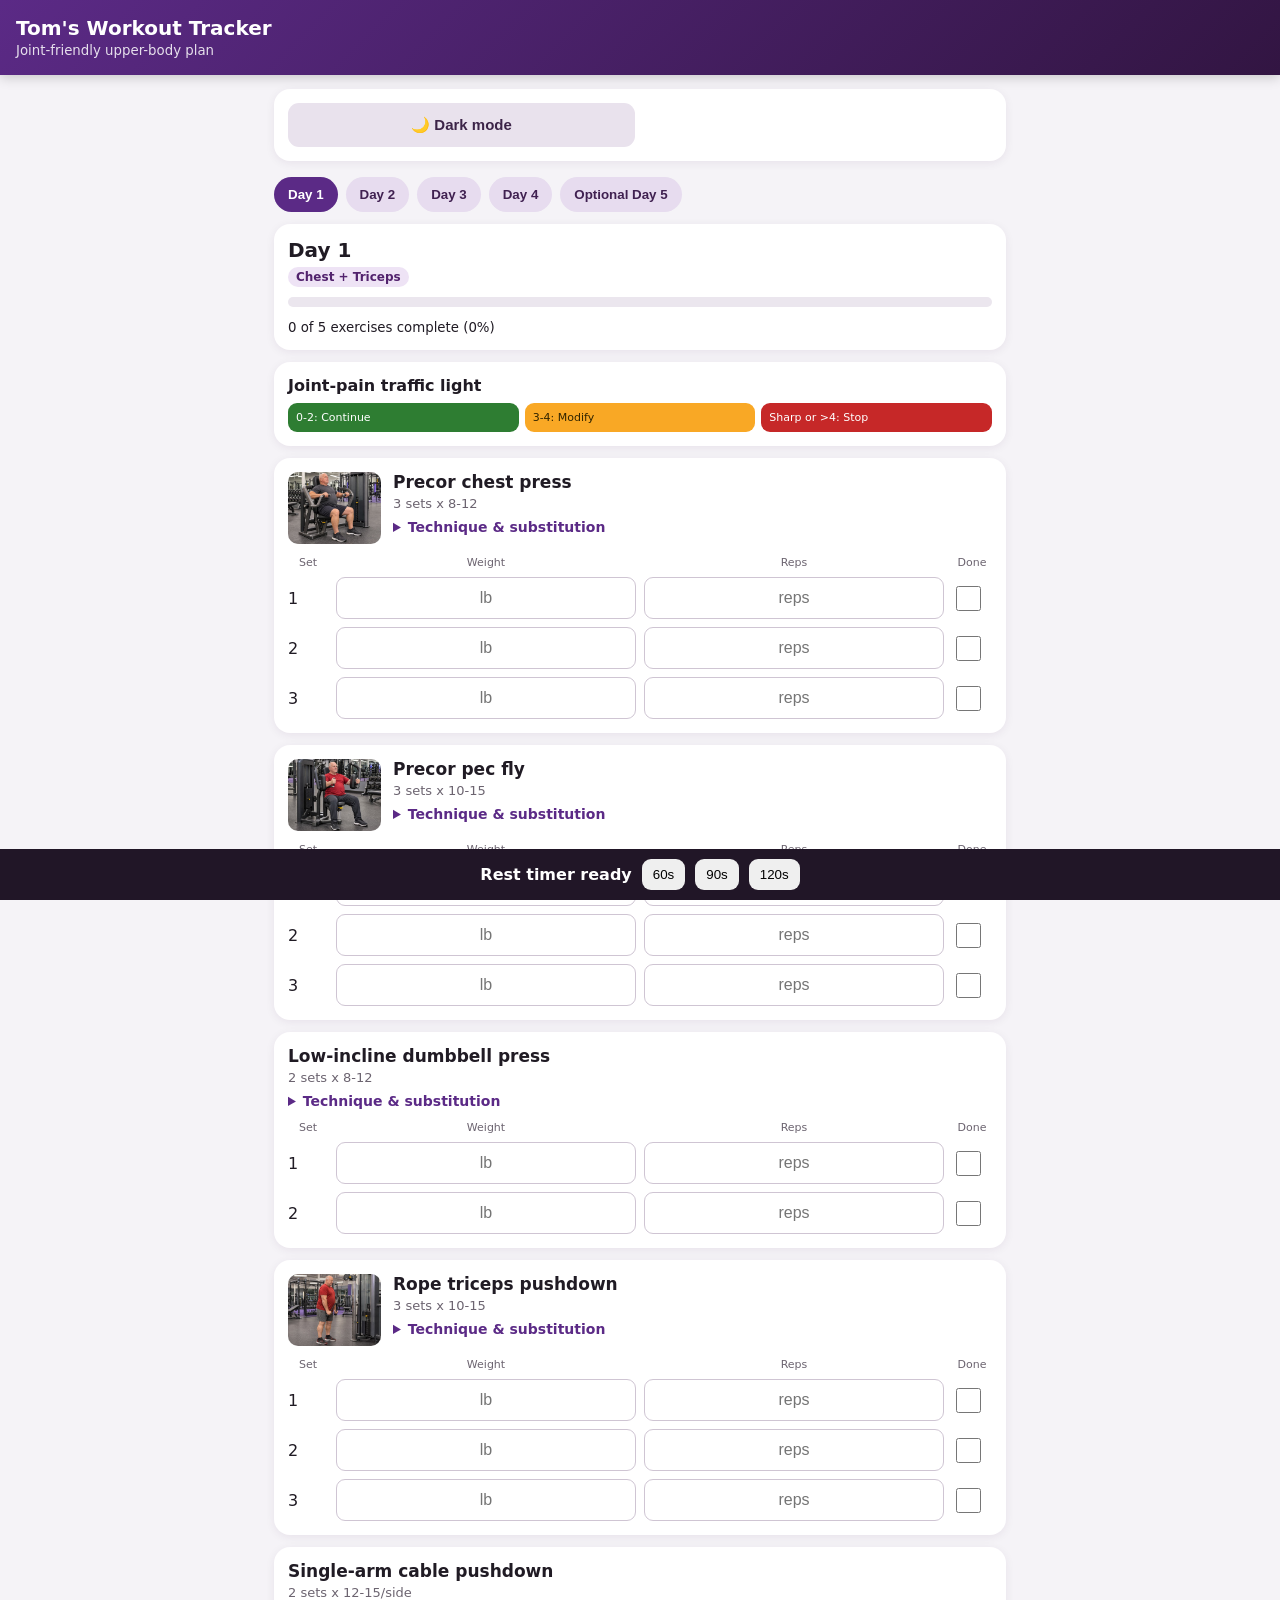
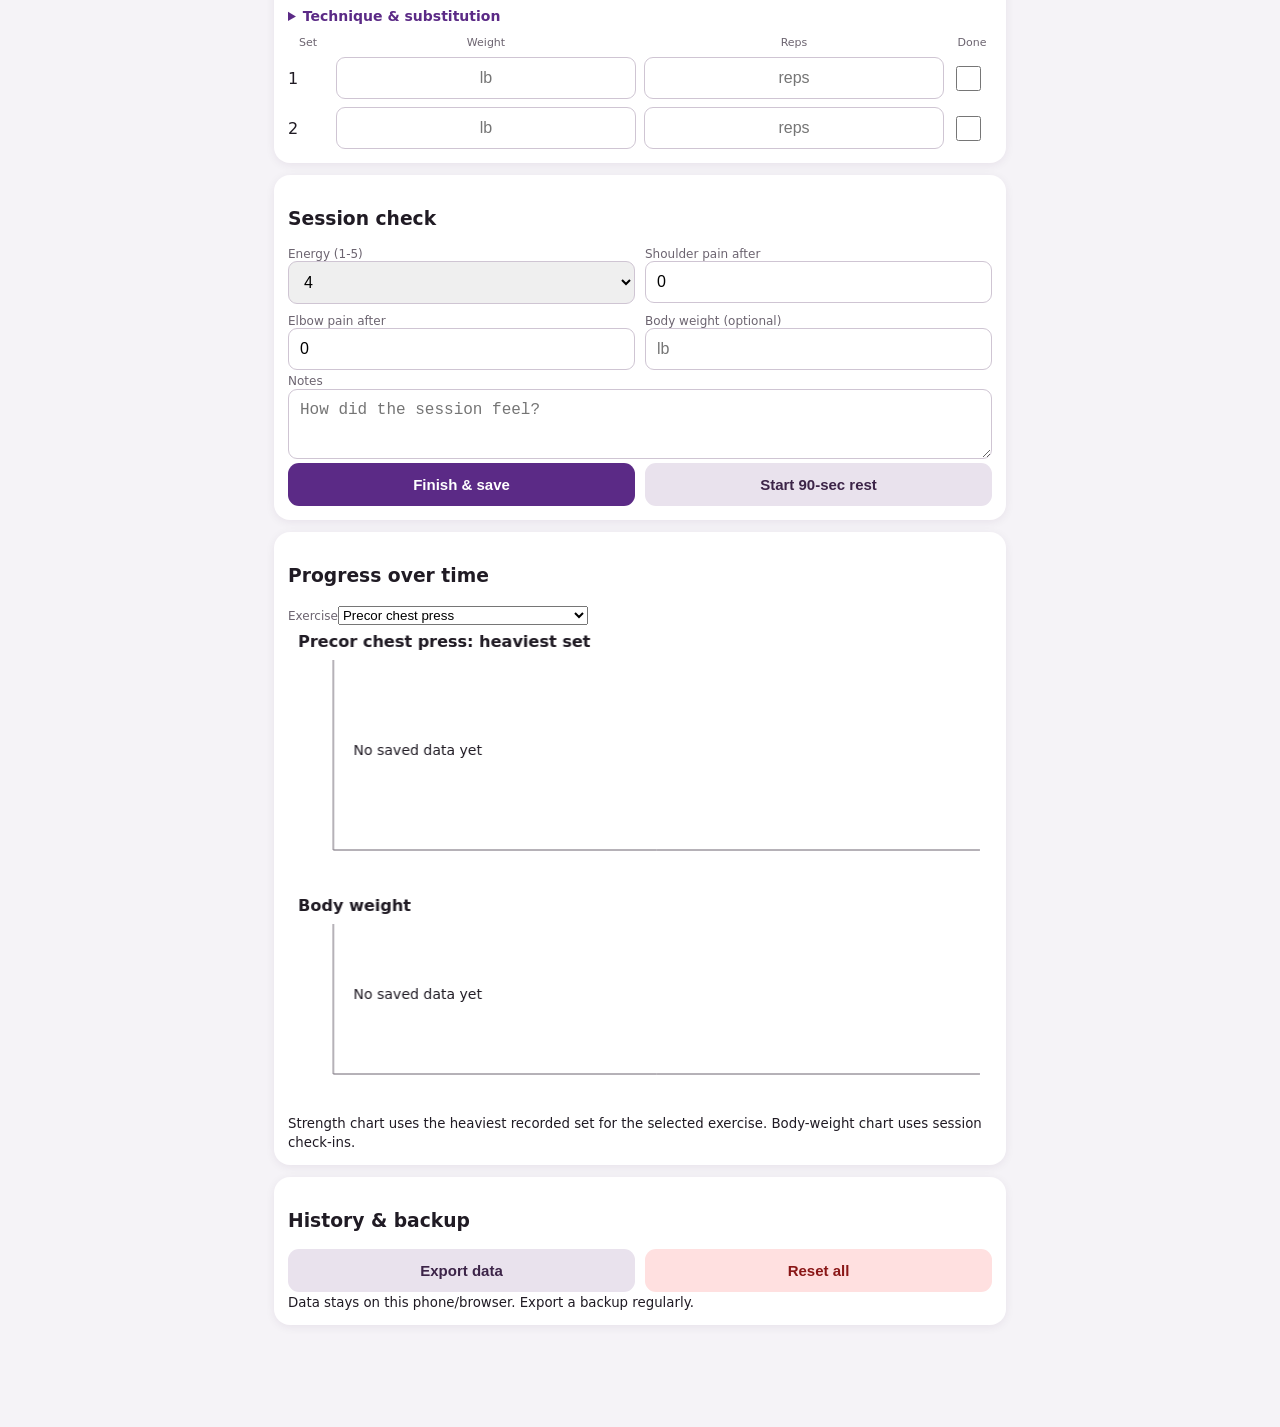
==== index.html @ 5d6091a2 "Rename index.html. to index.html" ====
<!doctype html><html lang="en"><head><meta charset="utf-8"><meta name="viewport" content="width=device-width,initial-scale=1,viewport-fit=cover"><meta name="theme-color" content="#5b2a86"><meta name="apple-mobile-web-app-capable" content="yes"><meta name="apple-mobile-web-app-status-bar-style" content="black-translucent"><meta name="apple-mobile-web-app-title" content="Tom Workout"><link rel="manifest" href="manifest.webmanifest"><link rel="apple-touch-icon" href="icon-192.png"><title>Tom's Workout Tracker</title><style>
:root{--p:#5b2a86;--p2:#7b45a8;--bg:#f5f3f7;--card:#fff;--text:#201b24;--muted:#6c6470;--green:#2e7d32;--yellow:#f9a825;--red:#c62828}*{box-sizing:border-box}body{margin:0;font-family:system-ui,-apple-system,Segoe UI,Roboto,sans-serif;background:var(--bg);color:var(--text)}header{position:sticky;top:0;z-index:5;background:linear-gradient(135deg,var(--p),#321542);color:#fff;padding:16px max(16px,env(safe-area-inset-left));box-shadow:0 2px 12px #0003}h1{font-size:20px;margin:0}header small{opacity:.85}.wrap{max-width:760px;margin:auto;padding:14px 14px 90px}.tabs{display:flex;gap:8px;overflow:auto;padding:4px 0 12px}.tabs button{white-space:nowrap;border:0;border-radius:999px;padding:10px 14px;background:#e7dcef;color:#402151;font-weight:700}.tabs button.active{background:var(--p);color:#fff}.summary,.exercise,.panel{background:var(--card);border-radius:16px;padding:14px;margin-bottom:12px;box-shadow:0 2px 10px #32154212}.summary h2{margin:0 0 4px;font-size:20px}.progress{height:10px;background:#ebe6ee;border-radius:99px;overflow:hidden;margin:10px 0}.progress span{display:block;height:100%;background:linear-gradient(90deg,#7b45a8,#35a853)}.exercise.done{outline:2px solid #58a85c;background:#f8fff8}.top{display:flex;gap:12px;align-items:flex-start}.thumb{width:93px;height:72px;object-fit:cover;border-radius:10px;background:#ddd}.exbody{flex:1}.exercise h3{font-size:17px;margin:0 0 4px}.meta{font-size:13px;color:var(--muted)}details{margin-top:8px;font-size:14px}summary{color:var(--p);font-weight:700}.sets{display:grid;grid-template-columns:40px 1fr 1fr 40px;gap:8px;align-items:center;margin-top:12px}.sets .head{font-size:11px;color:var(--muted);text-align:center}.sets input{width:100%;padding:11px 6px;border:1px solid #cfc5d3;border-radius:9px;font-size:16px;text-align:center}.sets input[type=checkbox]{width:25px;height:25px;accent-color:var(--green)}label.small{font-size:12px;color:var(--muted)}.session-grid{display:grid;grid-template-columns:1fr 1fr;gap:10px}.session-grid input,.session-grid select,textarea{width:100%;padding:11px;border:1px solid #cfc5d3;border-radius:9px;font-size:16px}textarea{min-height:70px}.actions{display:grid;grid-template-columns:1fr 1fr;gap:10px}.btn{border:0;border-radius:11px;padding:13px;font-weight:800;font-size:15px}.primary{background:var(--p);color:#fff}.secondary{background:#e9e2ed;color:#3c2448}.danger{background:#ffe0e0;color:#8a1717}.traffic{display:grid;grid-template-columns:1fr 1fr 1fr;gap:6px;font-size:11px}.traffic div{padding:8px;border-radius:9px;color:#fff}.green{background:var(--green)}.yellow{background:var(--yellow);color:#302400!important}.red{background:var(--red)}.timer{position:fixed;bottom:0;left:0;right:0;background:#211627;color:#fff;padding:10px max(14px,env(safe-area-inset-left));display:flex;justify-content:center;gap:10px;align-items:center}.timer button{border:0;border-radius:9px;padding:8px 11px}.history-item{border-top:1px solid #eee;padding:10px 0;font-size:14px}.hidden{display:none}.badge{display:inline-block;background:#eee3f5;color:#52226d;padding:3px 8px;border-radius:999px;font-size:12px;font-weight:700}body.dark{--bg:#0f0d11;--card:#1b171e;--text:#f4eef6;--muted:#b9acbe}body.dark .tabs button{background:#33273a;color:#e8d8ef}body.dark .tabs button.active{background:#8855b0;color:#fff}body.dark input,body.dark select,body.dark textarea{background:#120f14;color:#fff;border-color:#54465b}body.dark .progress{background:#332c36}body.dark .exercise.done{background:#132017}body.dark .history-item{border-color:#342e37}body.dark .secondary{background:#3a2e40;color:#eee}body.dark .badge{background:#3b2b43;color:#ead8f2}@media(max-width:430px){.thumb{width:78px;height:64px}.sets{grid-template-columns:32px 1fr 1fr 34px}.wrap{padding-left:10px;padding-right:10px}}
</style></head><body><header><h1>Tom's Workout Tracker</h1><small>Joint-friendly upper-body plan</small></header><main class="wrap"><section class="panel"><div class="actions"><button id="installBtn" class="btn primary" style="display:none">Install on phone</button><button class="btn secondary" onclick="toggleDark()">🌙 Dark mode</button></div></section><div class="tabs" id="tabs"></div><section class="summary"><h2 id="daytitle"></h2><div id="dayfocus"></div><div class="progress"><span id="bar"></span></div><small id="pct"></small></section><section class="panel"><b>Joint-pain traffic light</b><div class="traffic" style="margin-top:8px"><div class="green">0-2: Continue</div><div class="yellow">3-4: Modify</div><div class="red">Sharp or &gt;4: Stop</div></div></section><div id="exercises"></div><section class="panel"><h3>Session check</h3><div class="session-grid"><label class="small">Energy (1-5)<select id="energy"><option>1</option><option>2</option><option>3</option><option selected>4</option><option>5</option></select></label><label class="small">Shoulder pain after<input id="shoulder" type="number" min="0" max="10" value="0"></label><label class="small">Elbow pain after<input id="elbow" type="number" min="0" max="10" value="0"></label><label class="small">Body weight (optional)<input id="bodyweight" type="number" step="0.1" placeholder="lb"></label></div><label class="small">Notes<textarea id="notes" placeholder="How did the session feel?"></textarea></label><div class="actions"><button class="btn primary" onclick="finishSession()">Finish & save</button><button class="btn secondary" onclick="startRest(90)">Start 90-sec rest</button></div></section><section class="panel"><h3>Progress over time</h3><label class="small">Exercise<select id="chartExercise" onchange="drawCharts()"></select></label><canvas id="strengthChart" width="700" height="260" style="width:100%;height:260px"></canvas><canvas id="weightChart" width="700" height="220" style="width:100%;height:220px"></canvas><small>Strength chart uses the heaviest recorded set for the selected exercise. Body-weight chart uses session check-ins.</small></section><section class="panel"><h3>History & backup</h3><div id="history"></div><div class="actions"><button class="btn secondary" onclick="exportData()">Export data</button><button class="btn danger" onclick="clearData()">Reset all</button></div><small>Data stays on this phone/browser. Export a backup regularly.</small></section></main><div class="timer"><b id="timerText">Rest timer ready</b><button onclick="startRest(60)">60s</button><button onclick="startRest(90)">90s</button><button onclick="startRest(120)">120s</button></div><script>
const days=[{"id": "d1", "name": "Day 1", "focus": "Chest + Triceps", "exercises": [["Precor chest press", 3, "8-12", "Handles at mid-chest; elbows 30-45 degrees from torso", "Shorten range or use cable press", "[data-uri]"], ["Precor pec fly", 3, "10-15", "Stop before shoulders drift behind torso", "Cable fly with shorter range", "[data-uri]"], ["Low-incline dumbbell press", 2, "8-12", "Bench 20-30 degrees; semi-neutral grip", "Repeat chest press", ""], ["Rope triceps pushdown", 3, "10-15", "Elbows near ribs; wrists neutral", "Single-arm pushdown", "[data-uri]"], ["Single-arm cable pushdown", 2, "12-15/side", "Use a comfortable range for each arm", "Skip painful side during flare", ""]]}, {"id": "d2", "name": "Day 2", "focus": "Back + Biceps", "exercises": [["Plate-loaded seated row", 3, "8-12", "Chest supported; shoulders stay down", "Cable row", "[data-uri]"], ["Neutral-grip lat pulldown", 3, "8-12", "Pull to upper chest; no behind-neck pulls", "Single-arm cable pulldown", ""], ["Rear-delt machine", 3, "12-15", "Light weight; move from shoulders, not low back", "Cable rear-delt fly", ""], ["Precor biceps curl", 3, "10-15", "Align elbow with machine pivot", "Rope hammer curl", ""], ["Rope hammer curl", 2, "10-15", "Neutral grip; no body swing", "Single-arm cable curl", "[data-uri]"]]}, {"id": "d3", "name": "Day 3", "focus": "Shoulders + Chest", "exercises": [["Converging shoulder press", 2, "8-12", "Use light load and a comfortable start height", "Skip; add a lateral raise set", ""], ["Single-arm cable lateral raise", 3, "12-15/side", "Arm slightly forward; stop at shoulder height", "Raise only to pain-free height", "[data-uri]"], ["Rear-delt machine", 3, "12-15", "Lead with elbows; no shrugging", "Cable rear-delt fly", ""], ["Chest press", 3, "10-12", "Use about 10-15% less than Day 1", "Cable press", ""], ["Cable fly", 2, "12-15", "Soft elbows; controlled arc", "Pec fly with short range", ""], ["Rope pushdown", 2, "12-15", "Moderate load; smooth reps", "Omit if elbow is irritated", ""]]}, {"id": "d4", "name": "Day 4", "focus": "Arms + Back", "exercises": [["Rope hammer curl", 3, "10-12", "Palms face each other; elbows still", "Precor biceps curl", "[data-uri]"], ["Precor biceps curl", 2, "10-15", "Stop short of painful extension", "Single-arm cable curl", ""], ["Rope triceps pushdown", 3, "10-15", "Separate rope ends gently at bottom", "Single-arm pushdown", "[data-uri]"], ["Cross-body cable triceps extension", 2, "12-15/side", "Light load; shoulder stays quiet", "Repeat pushdown", ""], ["Neutral-grip lat pulldown", 3, "10-12", "Controlled stretch; chest tall", "Single-arm pulldown", ""], ["Seated row", 3, "10-12", "Pause briefly without shrugging", "Cable row", ""], ["Rear-delt machine", 2, "15-20", "Light finishing work", "Omit if fatigued", ""]]}, {"id": "d5", "name": "Optional Day 5", "focus": "Recovery + Legs", "exercises": [["Treadmill, bike, or elliptical", 1, "20-30 min", "Conversational pace; 4-6/10 effort", "Shorten duration", ""], ["Leg press or supported squat machine", 2, "10-15", "Easy to moderate; controlled range", "TRX-supported sit-to-stand", ""], ["Hamstring curl", 2, "10-15", "Controlled reps", "Reduce range", ""], ["Calf raise", 2, "12-20", "Comfortable range", "Bodyweight only", ""], ["TRX-supported sit-to-stand", 2, "8-12", "Use straps for balance, not pulling", "Higher seat", ""], ["Gentle mobility", 1, "5 min", "Pain-free only", "Easy walking", ""]]}];let current=localStorage.currentDay||'d1',timerId;
const key=(d,e,s,f)=>`${d}|${e}|${s}|${f}`;function draft(){return JSON.parse(localStorage.workoutDraft||'{}')}function saveDraft(x){localStorage.workoutDraft=JSON.stringify(x)}
function renderTabs(){tabs.innerHTML=days.map(d=>`<button class="${d.id==current?'active':''}" onclick="selectDay('${d.id}')">${d.name}</button>`).join('')}
function selectDay(id){current=id;localStorage.currentDay=id;render()}
function render(){renderTabs();let d=days.find(x=>x.id==current),dr=draft();daytitle.textContent=d.name;dayfocus.innerHTML=`<span class="badge">${d.focus}</span>`;exercises.innerHTML=d.exercises.map((e,ei)=>{let rows='';for(let s=1;s<=e[1];s++){let pre=key(d.id,ei,s,'');rows+=`<div>${s}</div><input inputmode="decimal" placeholder="lb" value="${dr[pre+'w']||''}" oninput="field('${pre}w',this.value)"><input inputmode="numeric" placeholder="reps" value="${dr[pre+'r']||''}" oninput="field('${pre}r',this.value)"><input type="checkbox" ${dr[pre+'c']?'checked':''} onchange="checkset('${pre}c',this.checked)">`};let complete=isExDone(d,ei,dr);return `<article class="exercise ${complete?'done':''}"><div class="top">${e[5]?`<img class="thumb" src="${e[5]}" alt="${e[0]} technique example">`:''}<div class="exbody"><h3>${e[0]}</h3><div class="meta">${e[1]} sets x ${e[2]}</div><details><summary>Technique & substitution</summary><p><b>Cue:</b> ${e[3]}</p><p><b>If uncomfortable:</b> ${e[4]}</p></details></div></div><div class="sets"><div class="head">Set</div><div class="head">Weight</div><div class="head">Reps</div><div class="head">Done</div>${rows}</div></article>`}).join('');updateProgress();renderHistory()}
function field(k,v){let x=draft();x[k]=v;saveDraft(x)}function checkset(k,v){let x=draft();x[k]=v;saveDraft(x);render()}
function isExDone(d,ei,dr){let e=d.exercises[ei];for(let s=1;s<=e[1];s++)if(!dr[key(d.id,ei,s,'')+'c'])return false;return true}
function updateProgress(){let d=days.find(x=>x.id==current),dr=draft(),total=d.exercises.length,done=d.exercises.filter((_,i)=>isExDone(d,i,dr)).length,p=Math.round(done/total*100);bar.style.width=p+'%';pct.textContent=`${done} of ${total} exercises complete (${p}%)`}
function finishSession(){let d=days.find(x=>x.id==current),dr=draft();let session={id:Date.now(),date:new Date().toISOString(),day:d.name,focus:d.focus,energy:energy.value,shoulder:shoulder.value,elbow:elbow.value,bodyweight:bodyweight.value,notes:notes.value,sets:{}};Object.keys(dr).filter(k=>k.startsWith(d.id+'|')).forEach(k=>session.sets[k]=dr[k]);let h=JSON.parse(localStorage.workoutHistory||'[]');h.unshift(session);localStorage.workoutHistory=JSON.stringify(h);Object.keys(dr).filter(k=>k.startsWith(d.id+'|')).forEach(k=>delete dr[k]);saveDraft(dr);notes.value='';alert('Workout saved. Nice work.');render();drawCharts()}
function renderHistory(){let h=JSON.parse(localStorage.workoutHistory||'[]');history.innerHTML=h.slice(0,8).map(x=>`<div class="history-item"><b>${new Date(x.date).toLocaleDateString()} - ${x.day}</b><br><small>${x.focus} | Energy ${x.energy}/5 | Shoulder ${x.shoulder}/10 | Elbow ${x.elbow}/10${x.bodyweight?' | '+x.bodyweight+' lb':''}</small>${x.notes?'<br>'+x.notes:''}</div>`).join('')||'<small>No completed workouts yet.</small>'}
function startRest(sec){clearInterval(timerId);let end=Date.now()+sec*1000;timerId=setInterval(()=>{let left=Math.max(0,Math.ceil((end-Date.now())/1000));timerText.textContent=`Rest ${Math.floor(left/60)}:${String(left%60).padStart(2,'0')}`;if(!left){clearInterval(timerId);timerText.textContent='Rest complete';if(navigator.vibrate)navigator.vibrate([200,100,200])}},250)}
function exportData(){let blob=new Blob([JSON.stringify({history:JSON.parse(localStorage.workoutHistory||'[]'),draft:draft()},null,2)],{type:'application/json'}),a=document.createElement('a');a.href=URL.createObjectURL(blob);a.download='toms-workout-backup.json';a.click();URL.revokeObjectURL(a.href)}function clearData(){if(confirm('Delete all workout history and current entries?')){localStorage.removeItem('workoutHistory');localStorage.removeItem('workoutDraft');render()}}
function toggleDark(){document.body.classList.toggle('dark');localStorage.darkMode=document.body.classList.contains('dark')?'1':'0';drawCharts()}if(localStorage.darkMode==='1'||(!localStorage.darkMode&&matchMedia('(prefers-color-scheme: dark)').matches))document.body.classList.add('dark');
let deferredPrompt;window.addEventListener('beforeinstallprompt',e=>{e.preventDefault();deferredPrompt=e;installBtn.style.display='block'});installBtn.addEventListener('click',async()=>{if(deferredPrompt){deferredPrompt.prompt();await deferredPrompt.userChoice;deferredPrompt=null;installBtn.style.display='none'}else alert('On iPhone: tap Share, then Add to Home Screen.');});
if('serviceWorker' in navigator && location.protocol.startsWith('http'))navigator.serviceWorker.register('./sw.js');
function exerciseOptions(){let names=[...new Set(days.flatMap(d=>d.exercises.map(e=>e[0])))];let old=chartExercise.value;chartExercise.innerHTML=names.map(n=>`<option>${n}</option>`).join('');if(names.includes(old))chartExercise.value=old}
function graph(canvas,pts,title,color,unit){let c=canvas,ctx=c.getContext('2d'),w=c.width,h=c.height,pad=45;ctx.clearRect(0,0,w,h);ctx.fillStyle=getComputedStyle(document.body).getPropertyValue('--text');ctx.font='bold 16px system-ui';ctx.fillText(title,10,22);ctx.strokeStyle='#6c6470';ctx.lineWidth=1;ctx.beginPath();ctx.moveTo(pad,35);ctx.lineTo(pad,h-35);ctx.lineTo(w-12,h-35);ctx.stroke();if(!pts.length){ctx.font='14px system-ui';ctx.fillText('No saved data yet',pad+20,h/2);return}let vals=pts.map(x=>x.v),min=Math.min(...vals),max=Math.max(...vals);if(min==max){min=Math.max(0,min-1);max+=1}ctx.strokeStyle=color;ctx.lineWidth=4;ctx.beginPath();pts.forEach((p,i)=>{let x=pad+(w-pad-20)*(pts.length==1?.5:i/(pts.length-1)),y=35+(h-75)*(1-(p.v-min)/(max-min));i?ctx.lineTo(x,y):ctx.moveTo(x,y);ctx.fillStyle=color;ctx.fillRect(x-3,y-3,6,6);ctx.fillStyle=getComputedStyle(document.body).getPropertyValue('--muted');ctx.font='11px system-ui';ctx.fillText(String(p.v)+unit,Math.max(2,x-15),y-10)});ctx.stroke()}
function drawCharts(){if(!document.getElementById('chartExercise'))return;exerciseOptions();let h=JSON.parse(localStorage.workoutHistory||'[]').slice().reverse(),name=chartExercise.value,str=[];h.forEach(s=>{let day=days.find(d=>d.name==s.day),ei=day?day.exercises.findIndex(e=>e[0]==name):-1;if(ei>=0){let ws=[];Object.entries(s.sets||{}).forEach(([k,v])=>{let a=k.split('|');if(a[0]==day.id&&Number(a[1])==ei&&a[3]=='w'&&Number(v)>0)ws.push(Number(v))});if(ws.length)str.push({v:Math.max(...ws)})}});let bw=h.filter(s=>Number(s.bodyweight)>0).map(s=>({v:Number(s.bodyweight)}));graph(strengthChart,str,`${name}: heaviest set`,'#7b45a8',' lb');graph(weightChart,bw,'Body weight','#2e7d32',' lb')}
render();drawCharts();
</script></body></html>
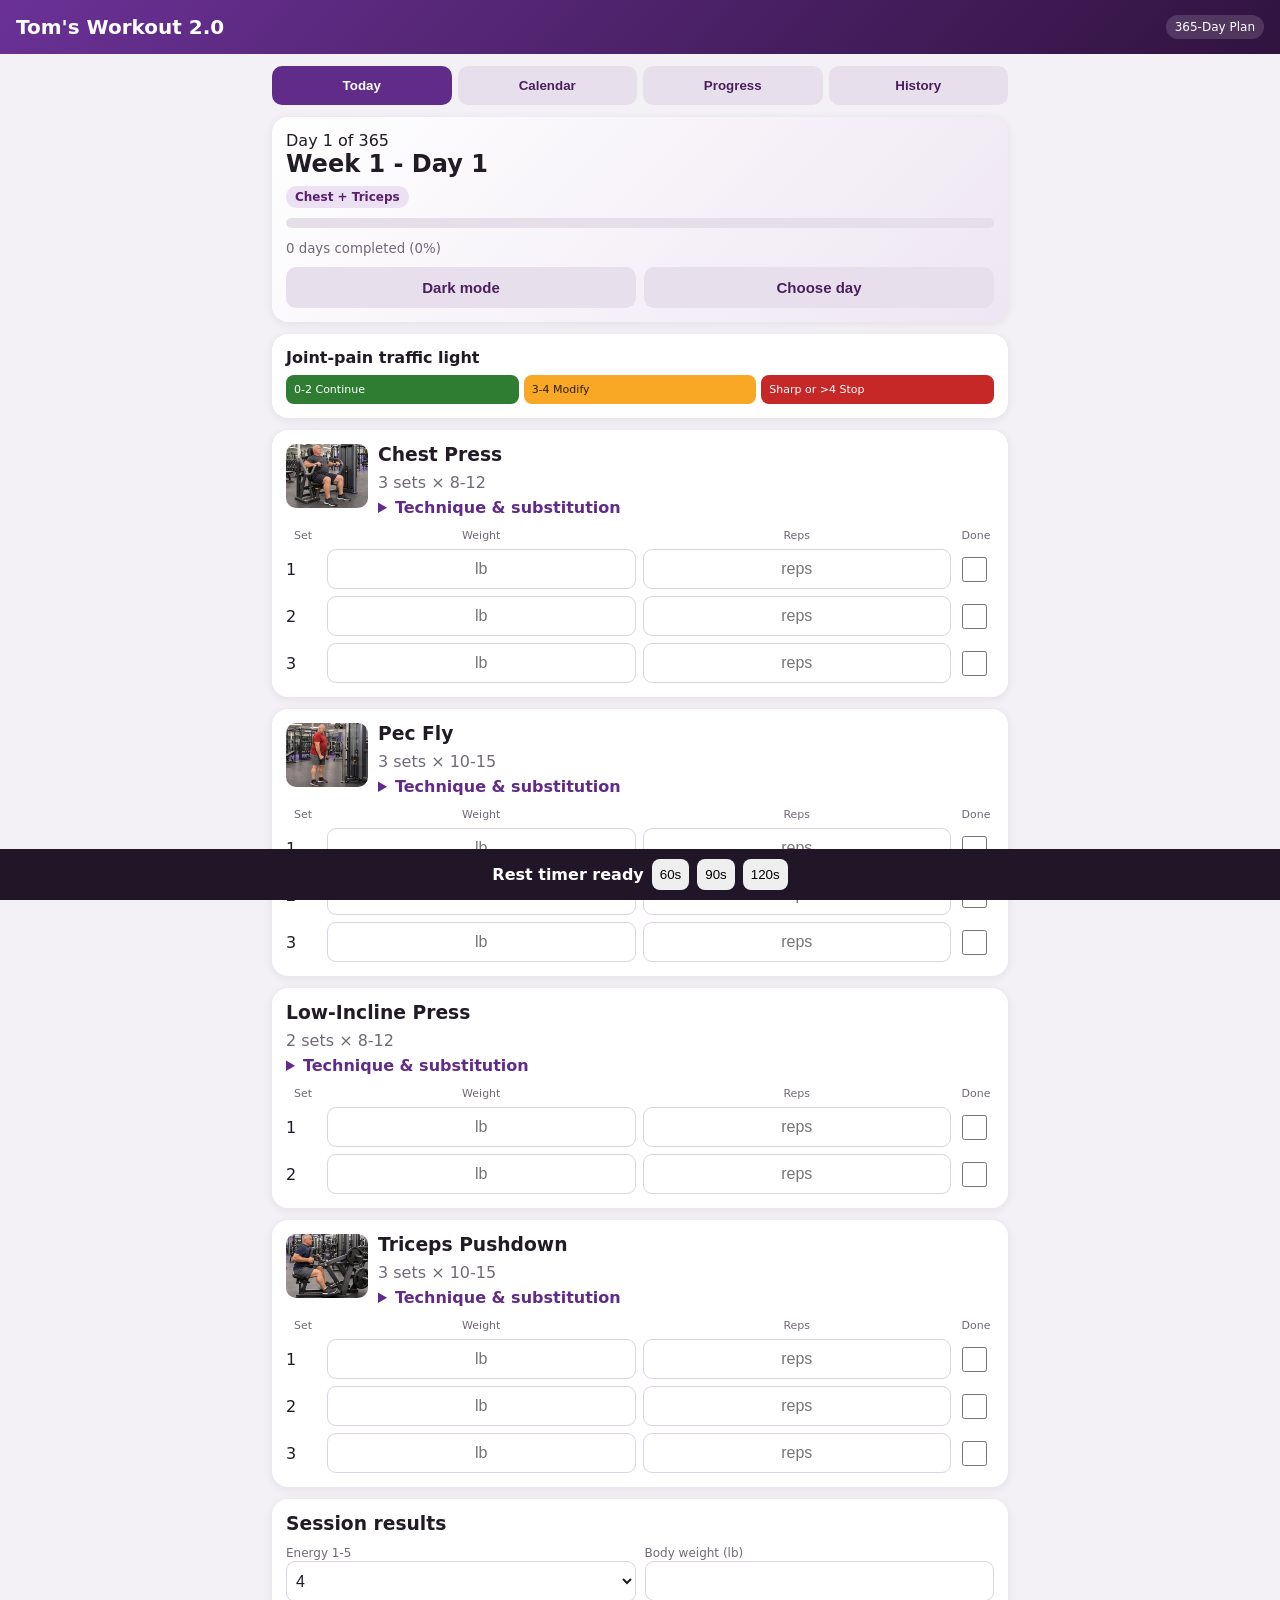
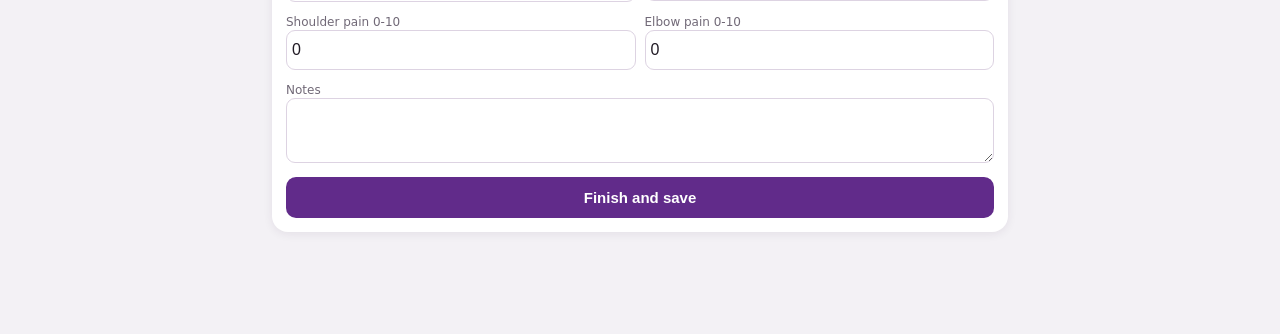
==== commit e07b6e49: "Add files via upload" ====
--- a/index.html
+++ b/index.html
@@ -1,23 +1,18 @@
-<!doctype html><html lang="en"><head><meta charset="utf-8"><meta name="viewport" content="width=device-width,initial-scale=1,viewport-fit=cover"><meta name="theme-color" content="#5b2a86"><meta name="apple-mobile-web-app-capable" content="yes"><meta name="apple-mobile-web-app-status-bar-style" content="black-translucent"><meta name="apple-mobile-web-app-title" content="Tom Workout"><link rel="manifest" href="manifest.webmanifest"><link rel="apple-touch-icon" href="icon-192.png"><title>Tom's Workout Tracker</title><style>
-:root{--p:#5b2a86;--p2:#7b45a8;--bg:#f5f3f7;--card:#fff;--text:#201b24;--muted:#6c6470;--green:#2e7d32;--yellow:#f9a825;--red:#c62828}*{box-sizing:border-box}body{margin:0;font-family:system-ui,-apple-system,Segoe UI,Roboto,sans-serif;background:var(--bg);color:var(--text)}header{position:sticky;top:0;z-index:5;background:linear-gradient(135deg,var(--p),#321542);color:#fff;padding:16px max(16px,env(safe-area-inset-left));box-shadow:0 2px 12px #0003}h1{font-size:20px;margin:0}header small{opacity:.85}.wrap{max-width:760px;margin:auto;padding:14px 14px 90px}.tabs{display:flex;gap:8px;overflow:auto;padding:4px 0 12px}.tabs button{white-space:nowrap;border:0;border-radius:999px;padding:10px 14px;background:#e7dcef;color:#402151;font-weight:700}.tabs button.active{background:var(--p);color:#fff}.summary,.exercise,.panel{background:var(--card);border-radius:16px;padding:14px;margin-bottom:12px;box-shadow:0 2px 10px #32154212}.summary h2{margin:0 0 4px;font-size:20px}.progress{height:10px;background:#ebe6ee;border-radius:99px;overflow:hidden;margin:10px 0}.progress span{display:block;height:100%;background:linear-gradient(90deg,#7b45a8,#35a853)}.exercise.done{outline:2px solid #58a85c;background:#f8fff8}.top{display:flex;gap:12px;align-items:flex-start}.thumb{width:93px;height:72px;object-fit:cover;border-radius:10px;background:#ddd}.exbody{flex:1}.exercise h3{font-size:17px;margin:0 0 4px}.meta{font-size:13px;color:var(--muted)}details{margin-top:8px;font-size:14px}summary{color:var(--p);font-weight:700}.sets{display:grid;grid-template-columns:40px 1fr 1fr 40px;gap:8px;align-items:center;margin-top:12px}.sets .head{font-size:11px;color:var(--muted);text-align:center}.sets input{width:100%;padding:11px 6px;border:1px solid #cfc5d3;border-radius:9px;font-size:16px;text-align:center}.sets input[type=checkbox]{width:25px;height:25px;accent-color:var(--green)}label.small{font-size:12px;color:var(--muted)}.session-grid{display:grid;grid-template-columns:1fr 1fr;gap:10px}.session-grid input,.session-grid select,textarea{width:100%;padding:11px;border:1px solid #cfc5d3;border-radius:9px;font-size:16px}textarea{min-height:70px}.actions{display:grid;grid-template-columns:1fr 1fr;gap:10px}.btn{border:0;border-radius:11px;padding:13px;font-weight:800;font-size:15px}.primary{background:var(--p);color:#fff}.secondary{background:#e9e2ed;color:#3c2448}.danger{background:#ffe0e0;color:#8a1717}.traffic{display:grid;grid-template-columns:1fr 1fr 1fr;gap:6px;font-size:11px}.traffic div{padding:8px;border-radius:9px;color:#fff}.green{background:var(--green)}.yellow{background:var(--yellow);color:#302400!important}.red{background:var(--red)}.timer{position:fixed;bottom:0;left:0;right:0;background:#211627;color:#fff;padding:10px max(14px,env(safe-area-inset-left));display:flex;justify-content:center;gap:10px;align-items:center}.timer button{border:0;border-radius:9px;padding:8px 11px}.history-item{border-top:1px solid #eee;padding:10px 0;font-size:14px}.hidden{display:none}.badge{display:inline-block;background:#eee3f5;color:#52226d;padding:3px 8px;border-radius:999px;font-size:12px;font-weight:700}body.dark{--bg:#0f0d11;--card:#1b171e;--text:#f4eef6;--muted:#b9acbe}body.dark .tabs button{background:#33273a;color:#e8d8ef}body.dark .tabs button.active{background:#8855b0;color:#fff}body.dark input,body.dark select,body.dark textarea{background:#120f14;color:#fff;border-color:#54465b}body.dark .progress{background:#332c36}body.dark .exercise.done{background:#132017}body.dark .history-item{border-color:#342e37}body.dark .secondary{background:#3a2e40;color:#eee}body.dark .badge{background:#3b2b43;color:#ead8f2}@media(max-width:430px){.thumb{width:78px;height:64px}.sets{grid-template-columns:32px 1fr 1fr 34px}.wrap{padding-left:10px;padding-right:10px}}
-</style></head><body><header><h1>Tom's Workout Tracker</h1><small>Joint-friendly upper-body plan</small></header><main class="wrap"><section class="panel"><div class="actions"><button id="installBtn" class="btn primary" style="display:none">Install on phone</button><button class="btn secondary" onclick="toggleDark()">🌙 Dark mode</button></div></section><div class="tabs" id="tabs"></div><section class="summary"><h2 id="daytitle"></h2><div id="dayfocus"></div><div class="progress"><span id="bar"></span></div><small id="pct"></small></section><section class="panel"><b>Joint-pain traffic light</b><div class="traffic" style="margin-top:8px"><div class="green">0-2: Continue</div><div class="yellow">3-4: Modify</div><div class="red">Sharp or &gt;4: Stop</div></div></section><div id="exercises"></div><section class="panel"><h3>Session check</h3><div class="session-grid"><label class="small">Energy (1-5)<select id="energy"><option>1</option><option>2</option><option>3</option><option selected>4</option><option>5</option></select></label><label class="small">Shoulder pain after<input id="shoulder" type="number" min="0" max="10" value="0"></label><label class="small">Elbow pain after<input id="elbow" type="number" min="0" max="10" value="0"></label><label class="small">Body weight (optional)<input id="bodyweight" type="number" step="0.1" placeholder="lb"></label></div><label class="small">Notes<textarea id="notes" placeholder="How did the session feel?"></textarea></label><div class="actions"><button class="btn primary" onclick="finishSession()">Finish & save</button><button class="btn secondary" onclick="startRest(90)">Start 90-sec rest</button></div></section><section class="panel"><h3>Progress over time</h3><label class="small">Exercise<select id="chartExercise" onchange="drawCharts()"></select></label><canvas id="strengthChart" width="700" height="260" style="width:100%;height:260px"></canvas><canvas id="weightChart" width="700" height="220" style="width:100%;height:220px"></canvas><small>Strength chart uses the heaviest recorded set for the selected exercise. Body-weight chart uses session check-ins.</small></section><section class="panel"><h3>History & backup</h3><div id="history"></div><div class="actions"><button class="btn secondary" onclick="exportData()">Export data</button><button class="btn danger" onclick="clearData()">Reset all</button></div><small>Data stays on this phone/browser. Export a backup regularly.</small></section></main><div class="timer"><b id="timerText">Rest timer ready</b><button onclick="startRest(60)">60s</button><button onclick="startRest(90)">90s</button><button onclick="startRest(120)">120s</button></div><script>
-const days=[{"id": "d1", "name": "Day 1", "focus": "Chest + Triceps", "exercises": [["Precor chest press", 3, "8-12", "Handles at mid-chest; elbows 30-45 degrees from torso", "Shorten range or use cable press", "[data-uri]"], ["Precor pec fly", 3, "10-15", "Stop before shoulders drift behind torso", "Cable fly with shorter range", "[data-uri]"], ["Low-incline dumbbell press", 2, "8-12", "Bench 20-30 degrees; semi-neutral grip", "Repeat chest press", ""], ["Rope triceps pushdown", 3, "10-15", "Elbows near ribs; wrists neutral", "Single-arm pushdown", "[data-uri]"], ["Single-arm cable pushdown", 2, "12-15/side", "Use a comfortable range for each arm", "Skip painful side during flare", ""]]}, {"id": "d2", "name": "Day 2", "focus": "Back + Biceps", "exercises": [["Plate-loaded seated row", 3, "8-12", "Chest supported; shoulders stay down", "Cable row", "[data-uri]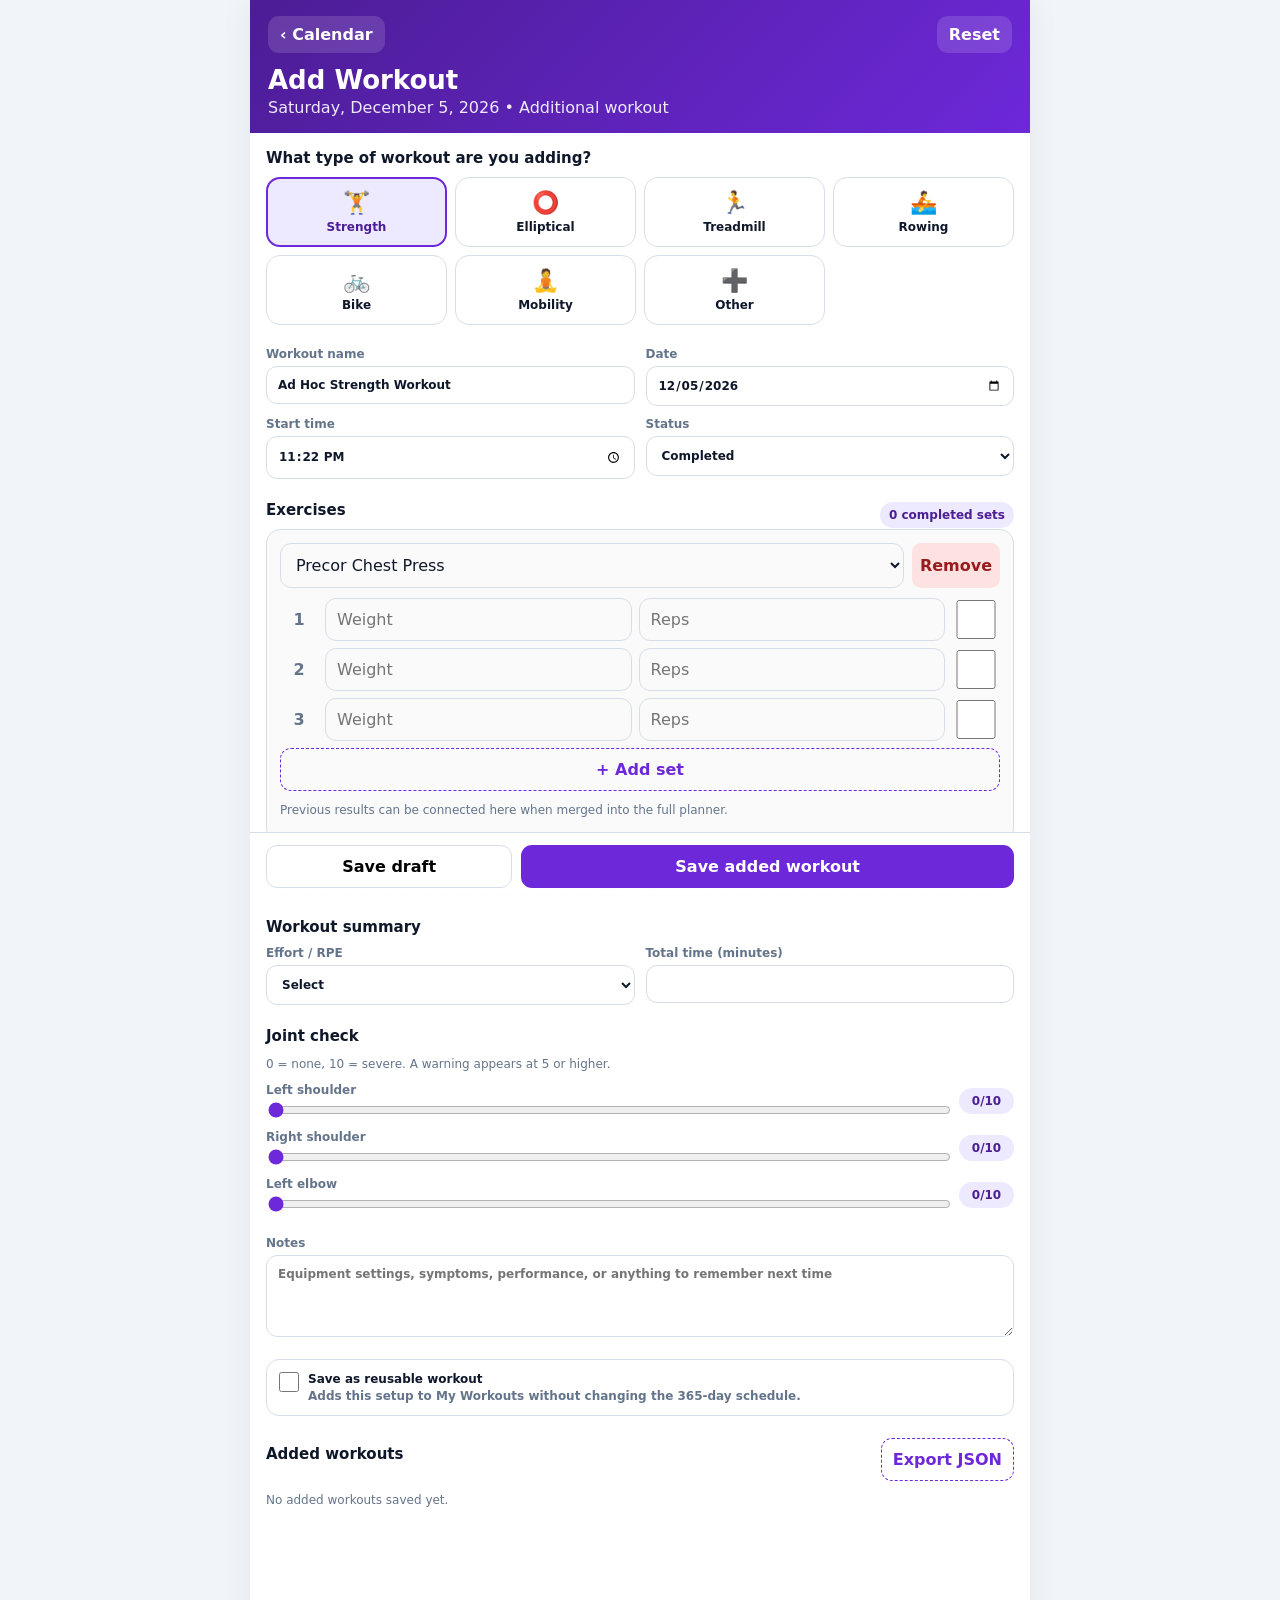
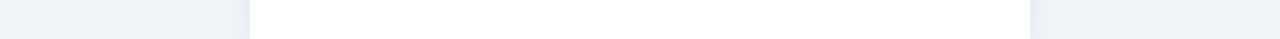
==== commit 4a97d944: "Add files via upload" ====
--- a/index.html
+++ b/index.html
@@ -1,18 +1,97 @@
-<!doctype html><html lang="en"><head><meta charset="utf-8"><meta name="viewport" content="width=device-width,initial-scale=1,viewport-fit=cover"><meta name="theme-color" content="#5b2a86"><meta name="apple-mobile-web-app-capable" content="yes"><meta name="apple-mobile-web-app-status-bar-style" content="black-translucent"><meta name="apple-mobile-web-app-title" content="Tom Workout 2.0"><link rel="manifest" href="manifest.webmanifest"><link rel="apple-touch-icon" href="icon-192.png"><title>Tom's Workout 2.0</title><style>
-:root{--p:#612b8a;--bg:#f3f1f5;--card:#fff;--text:#211b25;--muted:#716977;--line:#ddd3e2;--green:#2e7d32;--yellow:#f9a825;--red:#c62828}*{box-sizing:border-box}body{margin:0;font-family:system-ui,-apple-system,Segoe UI,sans-serif;background:var(--bg);color:var(--text)}header{position:sticky;top:0;z-index:9;background:linear-gradient(135deg,#6b3196,#30133f);color:#fff;padding:15px 16px;display:flex;justify-content:space-between;align-items:center}header h1{font-size:20px;margin:0}.version{font-size:12px;background:#ffffff25;padding:5px 9px;border-radius:99px}.wrap{max-width:760px;margin:auto;padding:12px 12px 90px}.nav{display:grid;grid-template-columns:repeat(4,1fr);gap:6px;margin-bottom:12px}.nav button,.btn{border:0;border-radius:10px;padding:12px 8px;font-weight:800;background:#e8dfed;color:#4a205c}.nav button.active,.primary{background:var(--p);color:#fff}.card{background:var(--card);border-radius:16px;padding:14px;margin-bottom:12px;box-shadow:0 2px 10px #32154214}.hero{background:linear-gradient(135deg,#fff,#eee6f2)}h2,h3{margin:0 0 8px}.badge{display:inline-block;padding:4px 9px;border-radius:99px;background:#ece0f3;color:#58206e;font-size:12px;font-weight:800}.progress{height:10px;background:#e6dfe9;border-radius:99px;overflow:hidden;margin:10px 0}.progress span{display:block;height:100%;background:linear-gradient(90deg,#6b3196,#4caf50)}.actions{display:grid;grid-template-columns:1fr 1fr;gap:8px}.btn{font-size:15px}.exercise.done{outline:2px solid #58a85c;background:#f7fff8}.top{display:flex;gap:10px}.thumb{width:82px;height:64px;object-fit:cover;border-radius:10px}.meta,small{color:var(--muted)}details{margin-top:6px}summary{color:var(--p);font-weight:800}.sets{display:grid;grid-template-columns:34px 1fr 1fr 36px;gap:7px;align-items:center;margin-top:12px}.sets .head{font-size:11px;color:var(--muted);text-align:center}.sets input,.metric input,.metric select,textarea{width:100%;padding:10px 5px;border:1px solid var(--line);border-radius:9px;font-size:16px;background:var(--card);color:var(--text)}.sets input{text-align:center}.sets input[type=checkbox]{width:25px;height:25px;accent-color:var(--green)}.metrics{display:grid;grid-template-columns:1fr 1fr;gap:9px}.metric label{font-size:12px;color:var(--muted)}textarea{min-height:65px}.traffic{display:grid;grid-template-columns:repeat(3,1fr);gap:5px;font-size:11px}.traffic div{padding:8px;border-radius:8px;color:#fff}.green{background:var(--green)}.yellow{background:var(--yellow);color:#2b2000!important}.red{background:var(--red)}.calendar{display:grid;grid-template-columns:repeat(7,1fr);gap:5px}.daycell{border-radius:8px;padding:7px 2px;text-align:center;background:#ddd;color:#555;font-size:11px}.daycell.complete{background:#49a04e;color:white}.daycell.partial{background:#f9a825;color:#281d00}.daycell.missed{background:#c62828;color:white}.daycell.current{outline:3px solid var(--p)}canvas{width:100%;height:220px}.update{display:none;background:#fff3cd;border:1px solid #efc85a}.timer{position:fixed;bottom:0;left:0;right:0;background:#211627;color:#fff;padding:10px;display:flex;justify-content:center;gap:8px;align-items:center;z-index:10}.timer button{border:0;border-radius:8px;padding:8px}.hidden{display:none!important}body.dark{--bg:#0e0c10;--card:#1b171e;--text:#f5edf7;--muted:#b9aebe;--line:#55485b}body.dark .hero{background:linear-gradient(135deg,#1b171e,#2d2132)}body.dark .nav button{background:#34293a;color:#eadcf0}body.dark .nav button.active{background:#8b55b2;color:white}body.dark .badge{background:#3b2a45;color:#eadbf1}body.dark .exercise.done{background:#132117}@media(max-width:430px){header h1{font-size:18px}.nav button{font-size:12px}.sets{grid-template-columns:30px 1fr 1fr 34px}.metrics{grid-template-columns:1fr 1fr}}
-</style></head><body><header><h1>Tom's Workout 2.0</h1><span class="version">365-Day Plan</span></header><main class="wrap"><section id="updateBox" class="card update"><b>New version available</b><p>A newer version is ready. Your saved progress will remain.</p><button class="btn primary" onclick="applyUpdate()">Update now</button></section><nav class="nav"><button id="nToday" onclick="screen('today')">Today</button><button id="nCalendar" onclick="screen('calendar')">Calendar</button><button id="nProgress" onclick="screen('progress')">Progress</button><button id="nHistory" onclick="screen('history')">History</button></nav><section id="today"><div class="card hero"><div id="daynum"></div><h2 id="title"></h2><span id="type" class="badge"></span><div class="progress"><span id="annualbar"></span></div><small id="annualtext"></small><div class="actions" style="margin-top:10px"><button class="btn" onclick="toggleDark()">Dark mode</button><button class="btn" onclick="dayJump()">Choose day</button></div></div><div class="card"><b>Joint-pain traffic light</b><div class="traffic" style="margin-top:8px"><div class="green">0-2 Continue</div><div class="yellow">3-4 Modify</div><div class="red">Sharp or &gt;4 Stop</div></div></div><div id="exerciseList"></div><section class="card"><h3>Session results</h3><div id="strengthMetrics" class="metrics"><div class="metric"><label>Energy 1-5</label><select id="energy"><option>1</option><option>2</option><option>3</option><option selected>4</option><option>5</option></select></div><div class="metric"><label>Body weight (lb)</label><input id="bodyweight" type="number" step="0.1"></div><div class="metric"><label>Shoulder pain 0-10</label><input id="shoulder" type="number" min="0" max="10" value="0"></div><div class="metric"><label>Elbow pain 0-10</label><input id="elbow" type="number" min="0" max="10" value="0"></div></div><div id="ellMetrics" class="metrics hidden"><div class="metric"><label>Duration (minutes)</label><input id="duration" type="number"></div><div class="metric"><label>Distance (miles)</label><input id="distance" type="number" step="0.01"></div><div class="metric"><label>Calories</label><input id="calories" type="number"></div><div class="metric"><label>Average heart rate</label><input id="avgHr" type="number"></div><div class="metric"><label>Average RPE 1-10</label><input id="rpe" type="number" min="1" max="10"></div><div class="metric"><label>Resistance level</label><input id="resistance" type="number"></div></div><div class="metric" style="margin-top:9px"><label>Notes</label><textarea id="notes"></textarea></div><button class="btn primary" style="width:100%;margin-top:10px" onclick="finish()">Finish and save</button></section></section><section id="calendar" class="hidden"><div class="card"><h2>365-Day Calendar</h2><p><span class="green badge" style="color:white">Complete</span> <span class="yellow badge">Partial</span> <span class="red badge" style="color:white">Not Started</span></p><div id="calgrid" class="calendar"></div></div></section><section id="progress" class="hidden"><div class="card"><h2>Progress</h2><div id="stats"></div></div><div class="card"><h3>Body weight</h3><canvas id="weightChart" width="700" height="220"></canvas></div><div class="card"><h3>Elliptical distance</h3><canvas id="ellChart" width="700" height="220"></canvas></div></section><section id="history" class="hidden"><div class="card"><h2>Workout history</h2><div id="historyList"></div><div class="actions"><button class="btn" onclick="exportData()">Export backup</button><button class="btn" onclick="importClick()">Import backup</button></div><input class="hidden" id="importFile" type="file" accept="application/json" onchange="importData(this.files[0])"></div></section></main><div class="timer"><b id="timerText">Rest timer ready</b><button onclick="rest(60)">60s</button><button onclick="rest(90)">90s</button><button onclick="rest(120)">120s</button></div><script>
-const VERSION='2.0.0',workouts=[{"id": "W1D1", "title": "Week 1 - Day 1", "type": "Chest + Triceps", "exercises": [{"name": "Chest Press", "sets": 3, "reps": "8-12", "cue": "Handles at mid-chest; controlled range.", "sub": "Cable press", "img": "[data-uri]"}, {"name": "Pec Fly", "sets": 3, "reps": "10-15", "cue": "Stop before shoulders drift behind torso.", "sub": "Cable fly", "img": "[data-uri]"}, {"name": "Low-Incline Press", "sets": 2, "reps": "8-12", "cue": "Bench 20-30 degrees; semi-neutral grip.", "sub": "Chest press", "img": ""}, {"name": "Triceps Pushdown", "sets": 3, "reps": "10-15", "cue": "Elbows near ribs; wrists neutral.", "sub": "Single-arm pushdown", "img": "[data-uri]"}]}, {"id": "W1D2", "title": "Week 1 - Day 2", "type": "Back + Biceps", "exercises": [{"name": "Seated Row", "sets": 3, "reps": "8-12", "cue": "Chest supported; shoulders stay down.", "sub": "Cable row", "img": "[data-uri]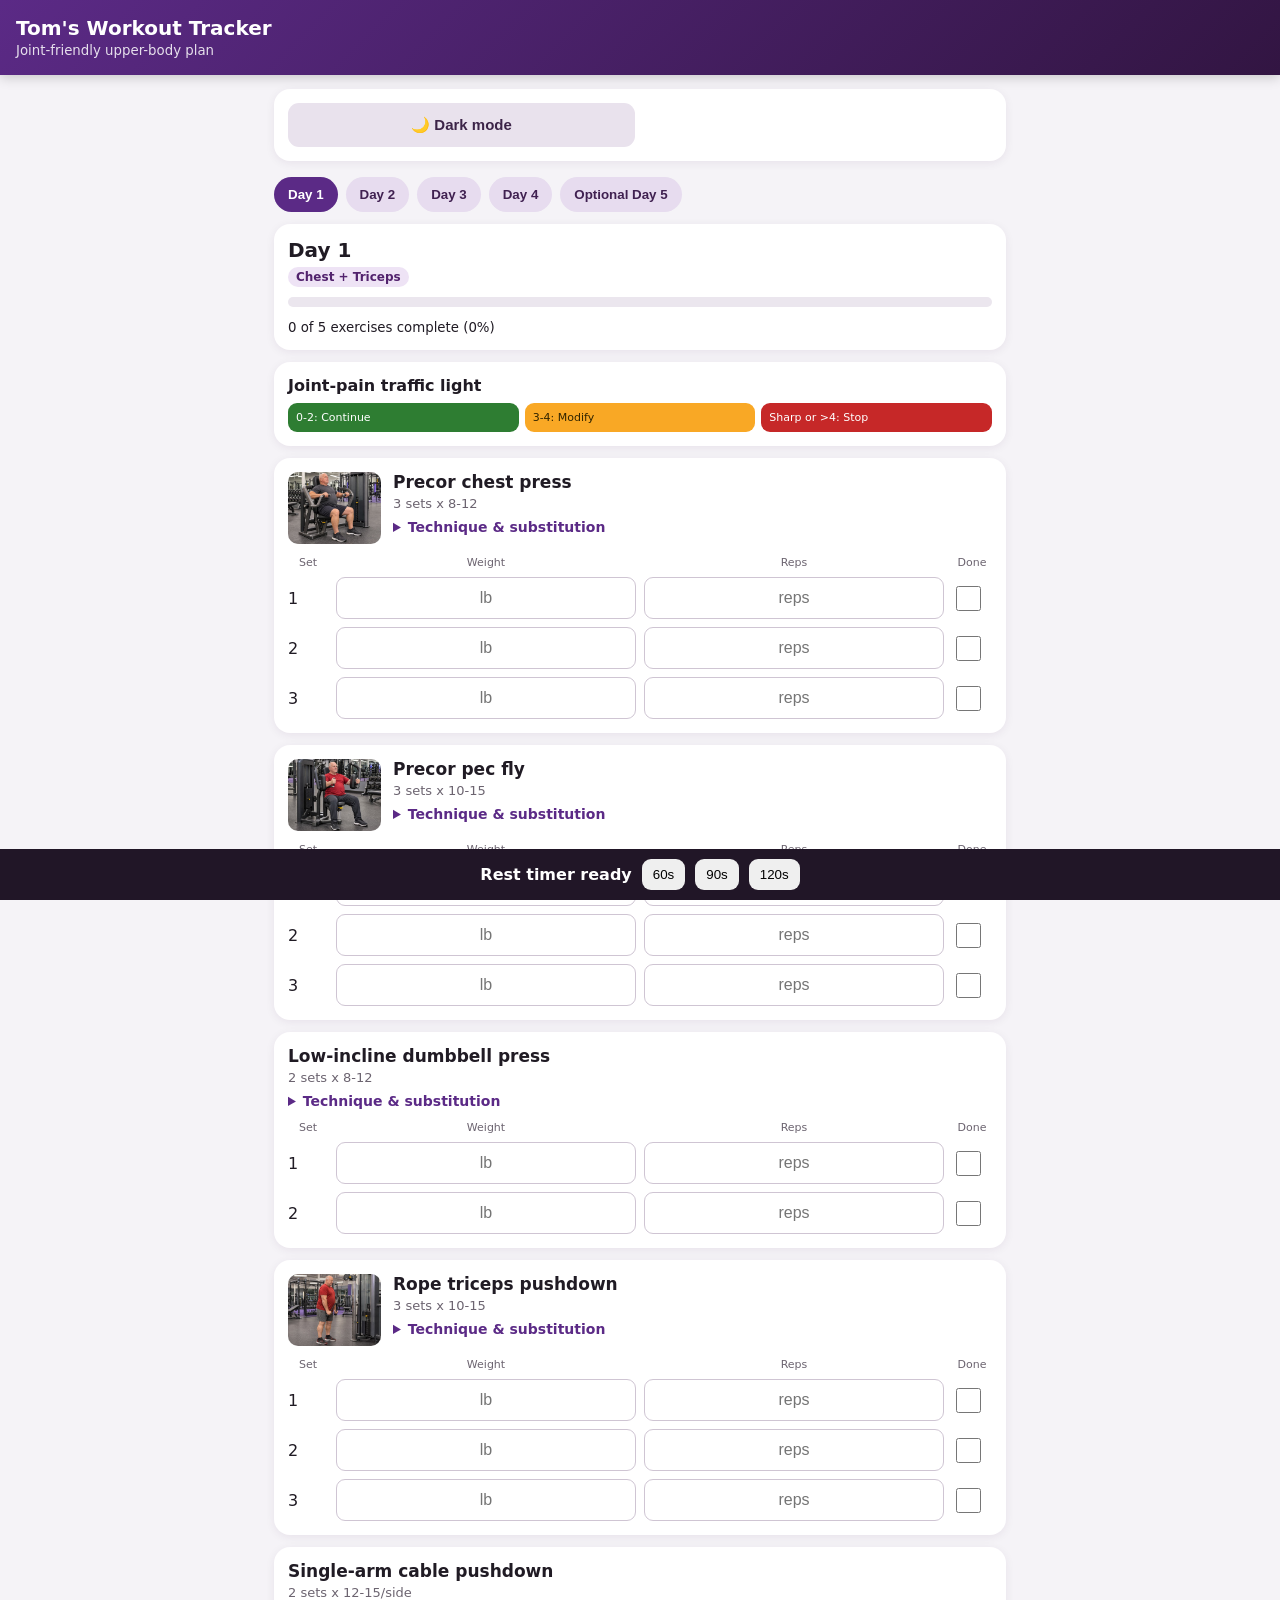
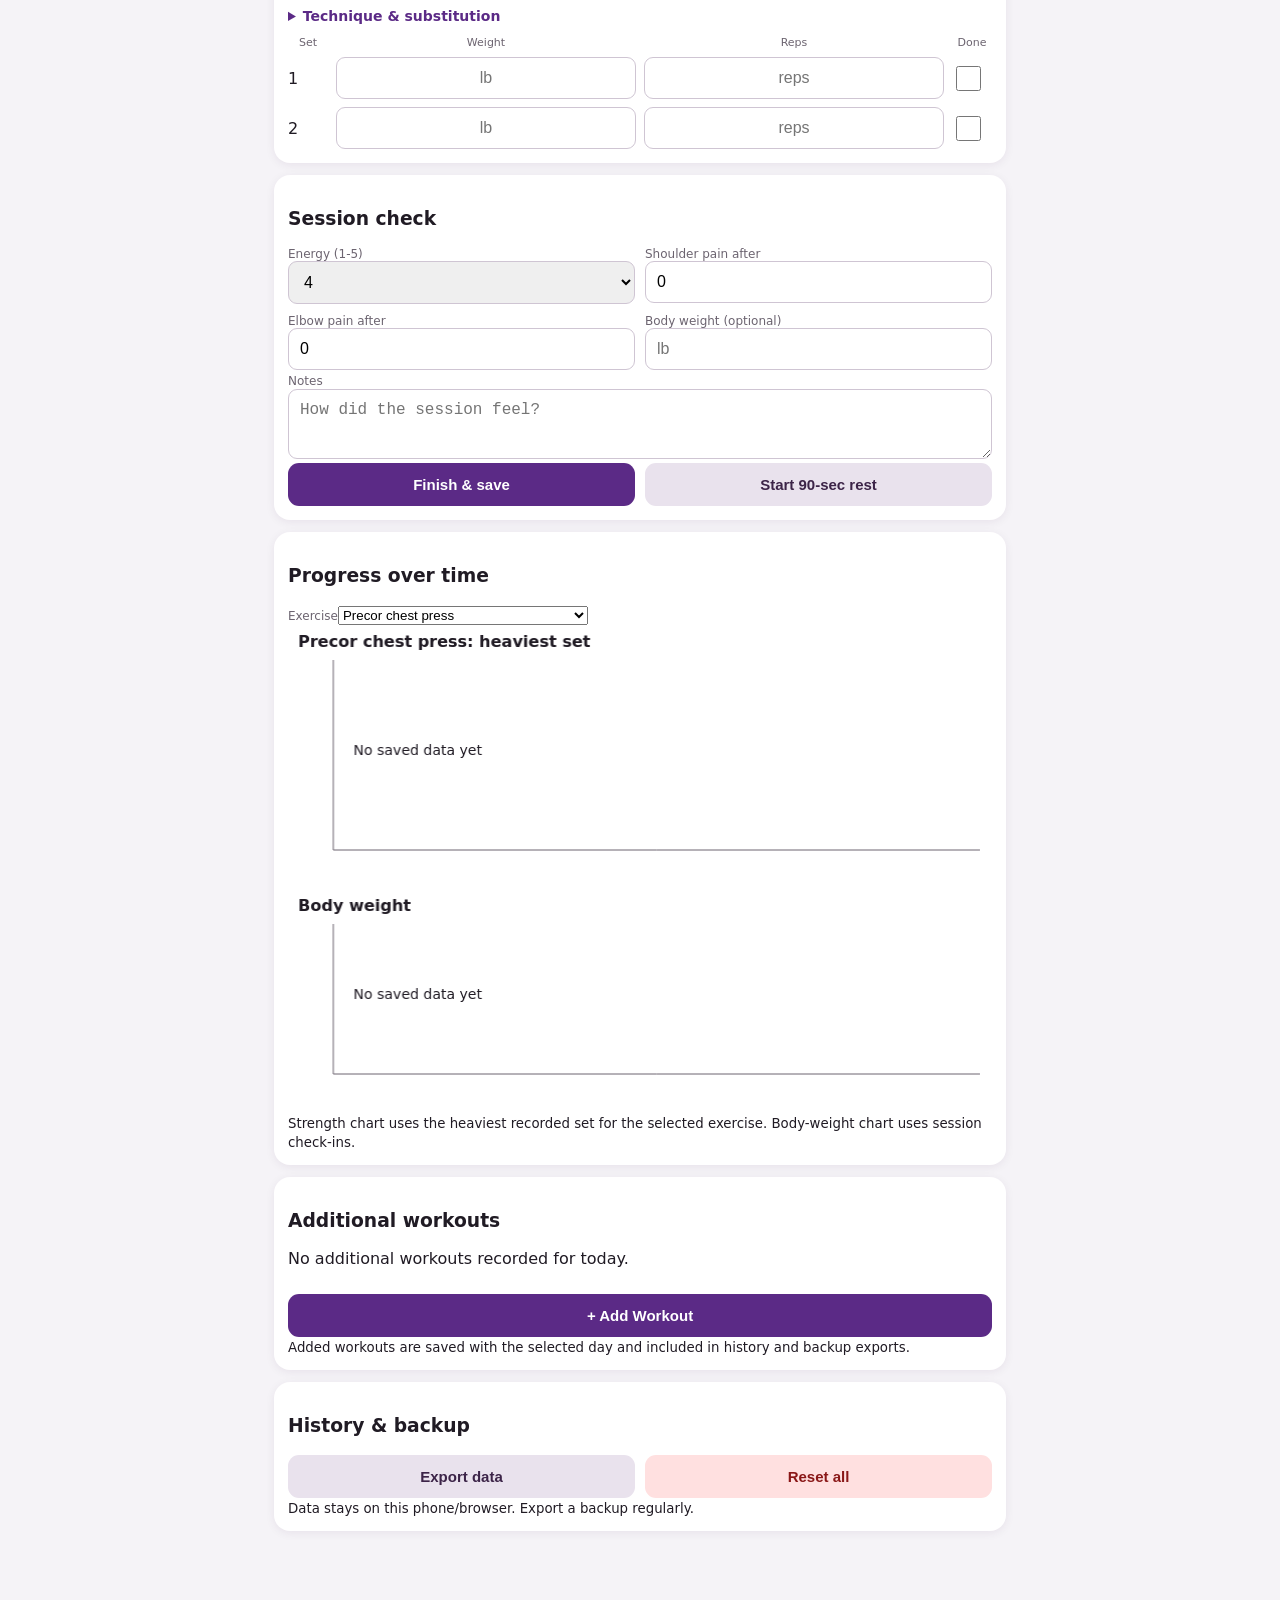
==== commit 6e39a194: "Add files via upload" ====
--- a/index.html
+++ b/index.html
@@ -1,97 +1,42 @@
-<!doctype html>
-<html lang="en">
-<head>
-  <meta charset="utf-8">
-  <meta name="viewport" content="width=device-width,initial-scale=1,viewport-fit=cover">
-  <meta name="theme-color" content="#5b21b6">
-  <title>Tom's Workout Planner 365</title>
-  <link rel="manifest" href="manifest.webmanifest">
-  <link rel="icon" href="icon.svg" type="image/svg+xml">
-  <link rel="stylesheet" href="styles.css">
-</head>
-<body>
-<div id="app">
-  <header class="topbar">
-    <div class="toprow">
-      <button class="ghost" id="backBtn" type="button">‹ Calendar</button>
-      <button class="ghost" id="resetBtn" type="button">Reset</button>
-    </div>
-    <h1>Add Workout</h1>
-    <p id="dateLabel"></p>
-  </header>
+<!doctype html><html lang="en"><head><meta charset="utf-8"><meta name="viewport" content="width=device-width,initial-scale=1,viewport-fit=cover"><meta name="theme-color" content="#5b2a86"><meta name="apple-mobile-web-app-capable" content="yes"><meta name="apple-mobile-web-app-status-bar-style" content="black-translucent"><meta name="apple-mobile-web-app-title" content="Tom Workout"><link rel="manifest" href="manifest.webmanifest"><link rel="apple-touch-icon" href="icon-192.png"><title>Tom's Workout Tracker</title><style>
+:root{--p:#5b2a86;--p2:#7b45a8;--bg:#f5f3f7;--card:#fff;--text:#201b24;--muted:#6c6470;--green:#2e7d32;--yellow:#f9a825;--red:#c62828}*{box-sizing:border-box}body{margin:0;font-family:system-ui,-apple-system,Segoe UI,Roboto,sans-serif;background:var(--bg);color:var(--text)}header{position:sticky;top:0;z-index:5;background:linear-gradient(135deg,var(--p),#321542);color:#fff;padding:16px max(16px,env(safe-area-inset-left));box-shadow:0 2px 12px #0003}h1{font-size:20px;margin:0}header small{opacity:.85}.wrap{max-width:760px;margin:auto;padding:14px 14px 90px}.tabs{display:flex;gap:8px;overflow:auto;padding:4px 0 12px}.tabs button{white-space:nowrap;border:0;border-radius:999px;padding:10px 14px;background:#e7dcef;color:#402151;font-weight:700}.tabs button.active{background:var(--p);color:#fff}.summary,.exercise,.panel{background:var(--card);border-radius:16px;padding:14px;margin-bottom:12px;box-shadow:0 2px 10px #32154212}.summary h2{margin:0 0 4px;font-size:20px}.progress{height:10px;background:#ebe6ee;border-radius:99px;overflow:hidden;margin:10px 0}.progress span{display:block;height:100%;background:linear-gradient(90deg,#7b45a8,#35a853)}.exercise.done{outline:2px solid #58a85c;background:#f8fff8}.top{display:flex;gap:12px;align-items:flex-start}.thumb{width:93px;height:72px;object-fit:cover;border-radius:10px;background:#ddd}.exbody{flex:1}.exercise h3{font-size:17px;margin:0 0 4px}.meta{font-size:13px;color:var(--muted)}details{margin-top:8px;font-size:14px}summary{color:var(--p);font-weight:700}.sets{display:grid;grid-template-columns:40px 1fr 1fr 40px;gap:8px;align-items:center;margin-top:12px}.sets .head{font-size:11px;color:var(--muted);text-align:center}.sets input{width:100%;padding:11px 6px;border:1px solid #cfc5d3;border-radius:9px;font-size:16px;text-align:center}.sets input[type=checkbox]{width:25px;height:25px;accent-color:var(--green)}label.small{font-size:12px;color:var(--muted)}.session-grid{display:grid;grid-template-columns:1fr 1fr;gap:10px}.session-grid input,.session-grid select,textarea{width:100%;padding:11px;border:1px solid #cfc5d3;border-radius:9px;font-size:16px}textarea{min-height:70px}.actions{display:grid;grid-template-columns:1fr 1fr;gap:10px}.btn{border:0;border-radius:11px;padding:13px;font-weight:800;font-size:15px}.primary{background:var(--p);color:#fff}.secondary{background:#e9e2ed;color:#3c2448}.danger{background:#ffe0e0;color:#8a1717}.traffic{display:grid;grid-template-columns:1fr 1fr 1fr;gap:6px;font-size:11px}.traffic div{padding:8px;border-radius:9px;color:#fff}.green{background:var(--green)}.yellow{background:var(--yellow);color:#302400!important}.red{background:var(--red)}.timer{position:fixed;bottom:0;left:0;right:0;background:#211627;color:#fff;padding:10px max(14px,env(safe-area-inset-left));display:flex;justify-content:center;gap:10px;align-items:center}.timer button{border:0;border-radius:9px;padding:8px 11px}.history-item{border-top:1px solid #eee;padding:10px 0;font-size:14px}.hidden{display:none}.badge{display:inline-block;background:#eee3f5;color:#52226d;padding:3px 8px;border-radius:999px;font-size:12px;font-weight:700}body.dark{--bg:#0f0d11;--card:#1b171e;--text:#f4eef6;--muted:#b9acbe}body.dark .tabs button{background:#33273a;color:#e8d8ef}body.dark .tabs button.active{background:#8855b0;color:#fff}body.dark input,body.dark select,body.dark textarea{background:#120f14;color:#fff;border-color:#54465b}body.dark .progress{background:#332c36}body.dark .exercise.done{background:#132017}body.dark .history-item{border-color:#342e37}body.dark .secondary{background:#3a2e40;color:#eee}body.dark .badge{background:#3b2b43;color:#ead8f2}@media(max-width:430px){.thumb{width:78px;height:64px}.sets{grid-template-columns:32px 1fr 1fr 34px}.wrap{padding-left:10px;padding-right:10px}}
 
-  <main>
-    <section>
-      <h2>What type of workout are you adding?</h2>
-      <div class="type-grid" id="typeGrid"></div>
-    </section>
+/* Integrated Add Workout */
+.add-workout-fab{width:100%;margin-top:10px}.modal-backdrop{position:fixed;inset:0;background:#0009;z-index:50;display:none;align-items:flex-end;justify-content:center}.modal-backdrop.open{display:flex}.add-modal{background:var(--card);color:var(--text);width:min(700px,100%);max-height:94vh;overflow:auto;border-radius:18px 18px 0 0;padding:16px}.add-head{display:flex;justify-content:space-between;gap:10px;align-items:center;position:sticky;top:-16px;background:var(--card);padding:14px 0;z-index:2}.type-grid{display:grid;grid-template-columns:repeat(4,1fr);gap:7px}.type-choice{border:1px solid #cfc5d3;border-radius:10px;background:transparent;color:inherit;padding:10px 4px}.type-choice.active{background:#eee5f3;border:2px solid var(--p);padding:9px 3px}.add-grid{display:grid;grid-template-columns:1fr 1fr;gap:9px}.added-exercise{border:1px solid #ddd;border-radius:10px;padding:10px;margin:9px 0}.added-set{display:grid;grid-template-columns:32px 1fr 1fr 42px;gap:6px;margin:6px 0}.added-set input{min-width:0}.added-history{border-left:5px solid var(--p);padding-left:10px;margin:10px 0}.pain-row{display:grid;grid-template-columns:1fr 55px;gap:8px;align-items:center}.pain-row input{padding:0}.modal-actions{display:grid;grid-template-columns:1fr 2fr;gap:8px;margin-top:14px}@media(max-width:500px){.type-grid{grid-template-columns:repeat(3,1fr)}.add-grid{grid-template-columns:1fr}}
+</style></head><body><header><h1>Tom's Workout Tracker</h1><small>Joint-friendly upper-body plan</small></header><main class="wrap"><section class="panel"><div class="actions"><button id="installBtn" class="btn primary" style="display:none">Install on phone</button><button class="btn secondary" onclick="toggleDark()">🌙 Dark mode</button></div></section><div class="tabs" id="tabs"></div><section class="summary"><h2 id="daytitle"></h2><div id="dayfocus"></div><div class="progress"><span id="bar"></span></div><small id="pct"></small></section><section class="panel"><b>Joint-pain traffic light</b><div class="traffic" style="margin-top:8px"><div class="green">0-2: Continue</div><div class="yellow">3-4: Modify</div><div class="red">Sharp or &gt;4: Stop</div></div></section><div id="exercises"></div><section class="panel"><h3>Session check</h3><div class="session-grid"><label class="small">Energy (1-5)<select id="energy"><option>1</option><option>2</option><option>3</option><option selected>4</option><option>5</option></select></label><label class="small">Shoulder pain after<input id="shoulder" type="number" min="0" max="10" value="0"></label><label class="small">Elbow pain after<input id="elbow" type="number" min="0" max="10" value="0"></label><label class="small">Body weight (optional)<input id="bodyweight" type="number" step="0.1" placeholder="lb"></label></div><label class="small">Notes<textarea id="notes" placeholder="How did the session feel?"></textarea></label><div class="actions"><button class="btn primary" onclick="finishSession()">Finish & save</button><button class="btn secondary" onclick="startRest(90)">Start 90-sec rest</button></div></section><section class="panel"><h3>Progress over time</h3><label class="small">Exercise<select id="chartExercise" onchange="drawCharts()"></select></label><canvas id="strengthChart" width="700" height="260" style="width:100%;height:260px"></canvas><canvas id="weightChart" width="700" height="220" style="width:100%;height:220px"></canvas><small>Strength chart uses the heaviest recorded set for the selected exercise. Body-weight chart uses session check-ins.</small></section><section class="panel"><h3>Additional workouts</h3><div id="addedToday"></div><button class="btn primary add-workout-fab" onclick="openAddWorkout()">+ Add Workout</button><small>Added workouts are saved with the selected day and included in history and backup exports.</small></section><section class="panel"><h3>History & backup</h3><div id="history"></div><div class="actions"><button class="btn secondary" onclick="exportData()">Export data</button><button class="btn danger" onclick="clearData()">Reset all</button></div><small>Data stays on this phone/browser. Export a backup regularly.</small></section></main><div class="modal-backdrop" id="addWorkoutModal"><div class="add-modal"><div class="add-head"><div><h2 style="margin:0">+ Add Workout</h2><small>Track an ad hoc workout like a scheduled session</small></div><button class="btn secondary" onclick="closeAddWorkout()">Close</button></div><div id="addTypes" class="type-grid"></div><div class="add-grid" style="margin-top:12px"><label class="small">Workout name<input id="awName"></label><label class="small">Date<input id="awDate" type="date"></label><label class="small">Start time<input id="awTime" type="time"></label><label class="small">Status<select id="awStatus"><option>Completed</option><option>In Progress</option><option>Planned</option><option>Stopped Early</option></select></label></div><div id="awStrength"><h3>Exercises</h3><div id="awExercises"></div><button class="btn secondary" onclick="addAdhocExercise()">+ Add exercise</button></div><div id="awCardio" class="hidden"><div class="add-grid"><label class="small">Duration (minutes) *<input id="awDuration" type="number" min="1"></label><label class="small">Distance<input id="awDistance" type="number" min="0" step=".01"></label><label class="small">Resistance / level<input id="awResistance" type="number" min="0" step=".1"></label><label class="small">Incline / ramp / damper<input id="awIncline" type="number" min="0" step=".1"></label><label class="small">Average heart rate<input id="awHr" type="number" min="30" max="240"></label><label class="small">Calories<input id="awCalories" type="number" min="0"></label></div></div><div id="awOther" class="hidden"><label class="small">Activity details<textarea id="awDetails"></textarea></label><label class="small">Duration (minutes) *<input id="awOtherDuration" type="number" min="1"></label></div><h3>Session results</h3><div class="add-grid"><label class="small">Effort / RPE (1-10)<input id="awRpe" type="number" min="1" max="10"></label><label class="small">Total time (minutes)<input id="awTotal" type="number" min="1"></label></div><h3>Joint check</h3><div id="awPain"></div><label class="small">Notes<textarea id="awNotes"></textarea></label><label class="small"><input id="awTemplate" type="checkbox" style="width:auto"> Save as reusable workout</label><p id="awError" class="danger" style="padding:8px"></p><div class="modal-actions"><button class="btn secondary" onclick="saveAddedDraft()">Save draft</button><button class="btn primary" onclick="saveAddedWorkout()">Save added workout</button></div></div></div><div class="timer"><b id="timerText">Rest timer ready</b><button onclick="startRest(60)">60s</button><button onclick="startRest(90)">90s</button><button onclick="startRest(120)">120s</button></div><script>
+const days=[{"id": "d1", "name": "Day 1", "focus": "Chest + Triceps", "exercises": [["Precor chest press", 3, "8-12", "Handles at mid-chest; elbows 30-45 degrees from torso", "Shorten range or use cable press", "[data-uri]"], ["Precor pec fly", 3, "10-15", "Stop before shoulders drift behind torso", "Cable fly with shorter range", "[data-uri]"], ["Low-incline dumbbell press", 2, "8-12", "Bench 20-30 degrees; semi-neutral grip", "Repeat chest press", ""], ["Rope triceps pushdown", 3, "10-15", "Elbows near ribs; wrists neutral", "Single-arm pushdown", "[data-uri]